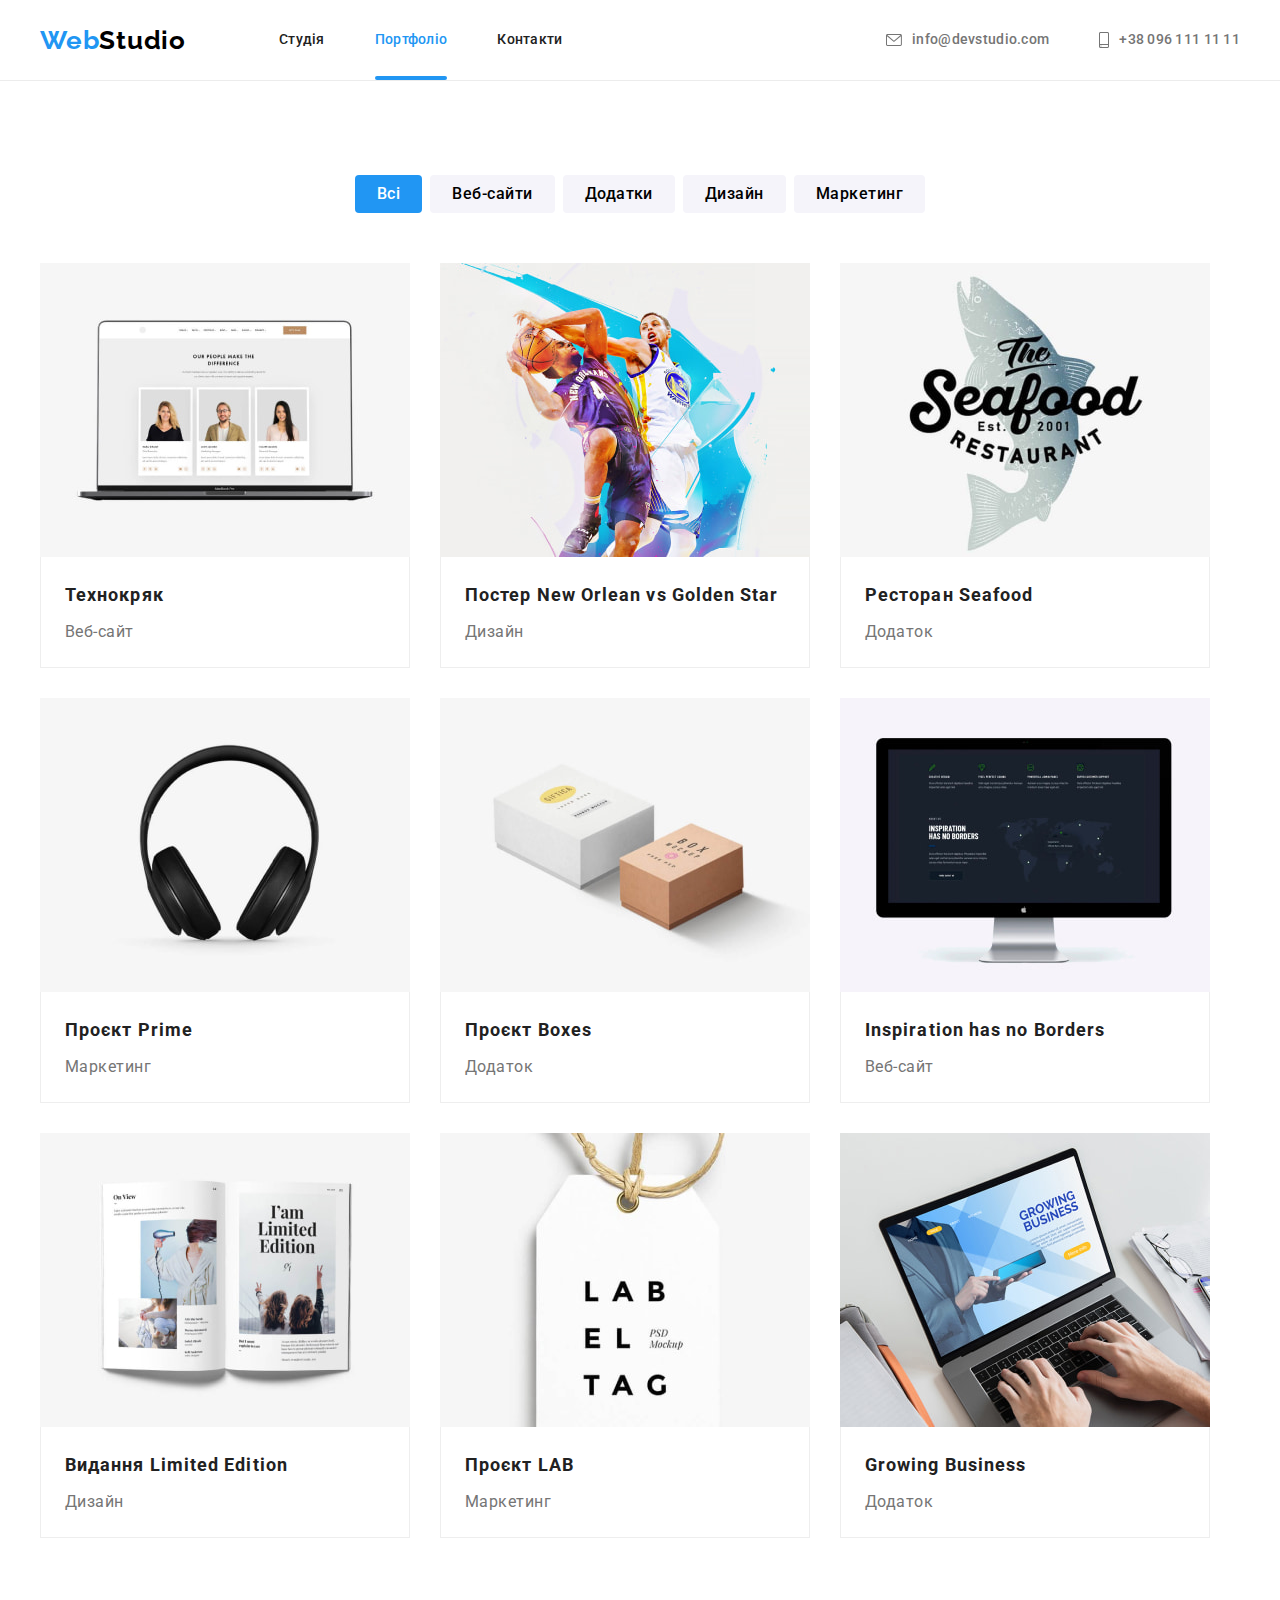
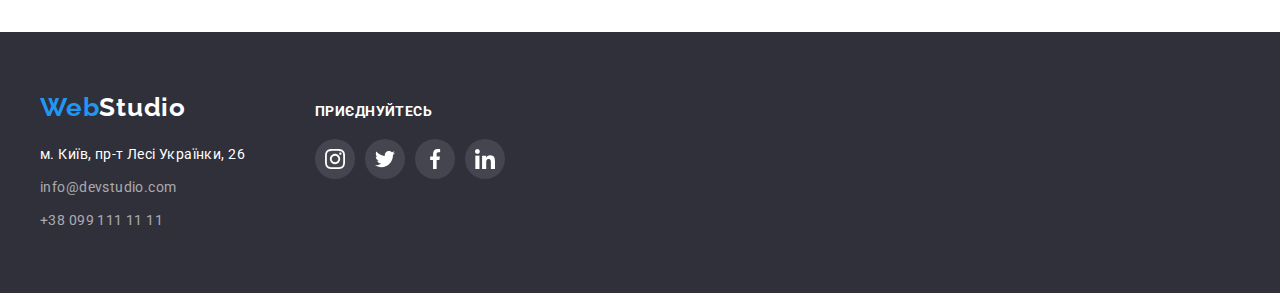
==== portfolio.html @ 0aa908f2 "Initial commit" ====
<!DOCTYPE html>
<html lang="ru">
  <head>
    <!-- Meta -->
    <meta charset="UTF-8" />
    <meta http-equiv="X-UA-Compatible" content="IE=edge" />
    <meta name="viewport" content="width=device-width, initial-scale=1.0" />
    <!-- Fonts -->
    <link rel="preconnect" href="https://fonts.googleapis.com" />
    <link rel="preconnect" href="https://fonts.gstatic.com" crossorigin />
    <link
      href="https://fonts.googleapis.com/css2?family=Raleway:wght@700&family=Roboto:wght@400;500;700;900&display=swap"
      rel="stylesheet"
    />
    <title>WebStudio</title>
    <!-- Style -->
    <link
      rel="stylesheet"
      href="https://cdnjs.cloudflare.com/ajax/libs/modern-normalize/1.1.0/modern-normalize.min.css"
      integrity="sha512-wpPYUAdjBVSE4KJnH1VR1HeZfpl1ub8YT/NKx4PuQ5NmX2tKuGu6U/JRp5y+Y8XG2tV+wKQpNHVUX03MfMFn9Q=="
      crossorigin="anonymous"
      referrerpolicy="no-referrer"
    />
    <link rel="stylesheet" href="./css/styles.css" />
  </head>
  <body>
    <!-- Header section -->
    <header class="header">
      <!-- Logo -->
      <div class="conteiner">
        <a class="logo-web link" href="./index.html">Web<span class="logo-studio">Studio</span></a>
        <!-- Header nav -->
        <nav class="header-nav">
          <ul class="header-nav-list list">
            <li class="header-item">
              <a class="header-link link" href="./index.html">Студія</a>
            </li>
            <li class="header-item">
              <a class="header-link header-link-current link" href="./portfolio.html">Портфоліо</a>
            </li>
            <li class="header-item"><a class="header-link link" href="#address">Контакти</a></li>
          </ul>
        </nav>
        <!-- Header cont -->
        <ul class="header-cont-list list">
          <li class="header-item">
            <a class="header-cont link" href="mailto:info@devstudio.com">
              <svg class="icon" width="16" height="12">
                <use href="./images/icons.svg#envelope"></use>
              </svg>
              info@devstudio.com</a
            >
          </li>
          <li class="header-item">
            <a class="header-cont link" href="tel:+380961111111">
              <svg class="icon" width="10" height="16">
                <use href="./images/icons.svg#smartphone"></use>
              </svg>
              +38 096 111 11 11</a
            >
          </li>
        </ul>
      </div>
    </header>
    <!-- Main section -->
    <main>
      <!-- Filter section -->
      <section class="portfolio block">
        <div class="conteiner">
          <h1 class="visually-hidden">Портфоліо</h1>
          <ul class="portfolio-list list">
            <li class="portfolio-item">
              <button class="portfolio-btn portfolio-active-btn" type="button">
                <span class="portfolio-text-btn">Всі</span>
              </button>
            </li>
            <li class="portfolio-item">
              <button class="portfolio-btn" type="button">
                <span class="portfolio-text-btn">Веб-сайти</span>
              </button>
            </li>
            <li class="portfolio-item">
              <button class="portfolio-btn" type="button">
                <span class="portfolio-text-btn">Додатки</span>
              </button>
            </li>
            <li class="portfolio-item">
              <button class="portfolio-btn" type="button">
                <span class="portfolio-text-btn">Дизайн</span>
              </button>
            </li>
            <li class="portfolio-item">
              <button class="portfolio-btn" type="button">
                <span class="portfolio-text-btn">Маркетинг</span>
              </button>
            </li>
          </ul>
          <!-- Projects section -->
          <ul class="projects-list list">
            <li class="projects-item">
              <a class="projects-link link" href="">
                <div class="overlay-thumb">
                  <img
                    class="projects-img img"
                    src="./images/projects-img/img-1.jpeg"
                    alt="Ноутбук Технокряк"
                    width="370"
                  />
                  <div class="overlay-card">
                    <p class="overlay-text">
                      Ресурс пропонує комплексні пропозиції з різним рівнем функціоналу та сервісів.
                      Все це дозволить відвідувачу отримати вичерпні відомості про компанію чи
                      приватну особу.
                    </p>
                  </div>
                </div>
                <div class="projects-card">
                  <h3 class="projects-title title">Технокряк</h3>
                  <p class="projects-text text">Веб-сайт</p>
                </div>
              </a>
            </li>
            <li class="projects-item">
              <a class="projects-link link" href="">
                <div class="overlay-thumb">
                  <img
                    class="projects-img img"
                    src="./images/projects-img/img-2.jpeg"
                    alt="Ноутбук Технокряк"
                    width="370"
                  />
                  <div class="overlay-card">
                    <p class="overlay-text">
                      Ресурс пропонує комплексні пропозиції з різним рівнем функціоналу та сервісів.
                      Все це дозволить відвідувачу отримати вичерпні відомості про компанію чи
                      приватну особу.
                    </p>
                  </div>
                </div>
                <div class="projects-card">
                  <h3 class="projects-title title">Постер New Orlean vs Golden Star</h3>
                  <p class="projects-text text">Дизайн</p>
                </div>
              </a>
            </li>
            <li class="projects-item">
              <a class="projects-link link" href="">
                <div class="overlay-thumb">
                  <img
                    class="projects-img img"
                    src="./images/projects-img/img-3.jpeg"
                    alt="Ноутбук Технокряк"
                    width="370"
                  />
                  <div class="overlay-card">
                    <p class="overlay-text">
                      Ресурс пропонує комплексні пропозиції з різним рівнем функціоналу та сервісів.
                      Все це дозволить відвідувачу отримати вичерпні відомості про компанію чи
                      приватну особу.
                    </p>
                  </div>
                </div>
                <div class="projects-card">
                  <h3 class="projects-title title">Ресторан Seafood</h3>
                  <p class="projects-text text">Додаток</p>
                </div>
              </a>
            </li>
            <li class="projects-item">
              <a class="projects-link link" href="">
                <div class="overlay-thumb">
                  <img
                    class="projects-img img"
                    src="./images/projects-img/img-4.jpeg"
                    alt="Ноутбук Технокряк"
                    width="370"
                  />
                  <div class="overlay-card">
                    <p class="overlay-text">
                      Ресурс пропонує комплексні пропозиції з різним рівнем функціоналу та сервісів.
                      Все це дозволить відвідувачу отримати вичерпні відомості про компанію чи
                      приватну особу.
                    </p>
                  </div>
                </div>
                <div class="projects-card">
                  <h3 class="projects-title title">Проєкт Prime</h3>
                  <p class="projects-text text">Маркетинг</p>
                </div>
              </a>
            </li>
            <li class="projects-item">
              <a class="projects-link link" href="">
                <div class="overlay-thumb">
                  <img
                    class="projects-img img"
                    src="./images/projects-img/img-5.jpeg"
                    alt="Ноутбук Технокряк"
                    width="370"
                  />
                  <div class="overlay-card">
                    <p class="overlay-text">
                      Ресурс пропонує комплексні пропозиції з різним рівнем функціоналу та сервісів.
                      Все це дозволить відвідувачу отримати вичерпні відомості про компанію чи
                      приватну особу.
                    </p>
                  </div>
                </div>
                <div class="projects-card">
                  <h3 class="projects-title title">Проєкт Boxes</h3>
                  <p class="projects-text text">Додаток</p>
                </div>
              </a>
            </li>
            <li class="projects-item">
              <a class="projects-link link" href="">
                <div class="overlay-thumb">
                  <img
                    class="projects-img img"
                    src="./images/projects-img/img-6.jpeg"
                    alt="Ноутбук Технокряк"
                    width="370"
                  />
                  <div class="overlay-card">
                    <p class="overlay-text">
                      Ресурс пропонує комплексні пропозиції з різним рівнем функціоналу та сервісів.
                      Все це дозволить відвідувачу отримати вичерпні відомості про компанію чи
                      приватну особу.
                    </p>
                  </div>
                </div>
                <div class="projects-card">
                  <h3 class="projects-title title">Inspiration has no Borders</h3>
                  <p class="projects-text text">Веб-сайт</p>
                </div>
              </a>
            </li>
            <li class="projects-item">
              <a class="projects-link link" href="">
                <div class="overlay-thumb">
                  <img
                    class="projects-img img"
                    src="./images/projects-img/img-7.jpeg"
                    alt="Ноутбук Технокряк"
                    width="370"
                  />
                  <div class="overlay-card">
                    <p class="overlay-text">
                      Ресурс пропонує комплексні пропозиції з різним рівнем функціоналу та сервісів.
                      Все це дозволить відвідувачу отримати вичерпні відомості про компанію чи
                      приватну особу.
                    </p>
                  </div>
                </div>
                <div class="projects-card">
                  <h3 class="projects-title title">Видання Limited Edition</h3>
                  <p class="projects-text text">Дизайн</p>
                </div>
              </a>
            </li>
            <li class="projects-item">
              <a class="projects-link link" href="">
                <div class="overlay-thumb">
                  <img
                    class="projects-img img"
                    src="./images/projects-img/img-8.jpeg"
                    alt="Ноутбук Технокряк"
                    width="370"
                  />
                  <div class="overlay-card">
                    <p class="overlay-text">
                      Ресурс пропонує комплексні пропозиції з різним рівнем функціоналу та сервісів.
                      Все це дозволить відвідувачу отримати вичерпні відомості про компанію чи
                      приватну особу.
                    </p>
                  </div>
                </div>
                <div class="projects-card">
                  <h3 class="projects-title title">Проєкт LAB</h3>
                  <p class="projects-text text">Маркетинг</p>
                </div>
              </a>
            </li>
            <li class="projects-item">
              <a class="projects-link link" href="">
                <div class="overlay-thumb">
                  <img
                    class="projects-img img"
                    src="./images/projects-img/img-9.jpeg"
                    alt="Ноутбук Технокряк"
                    width="370"
                  />
                  <div class="overlay-card">
                    <p class="overlay-text">
                      Ресурс пропонує комплексні пропозиції з різним рівнем функціоналу та сервісів.
                      Все це дозволить відвідувачу отримати вичерпні відомості про компанію чи
                      приватну особу.
                    </p>
                  </div>
                </div>
                <div class="projects-card">
                  <h3 class="projects-title title">Growing Business</h3>
                  <p class="projects-text text">Додаток</p>
                </div>
              </a>
            </li>
          </ul>
        </div>
      </section>
    </main>
    <!-- Footer section -->
    <footer class="footer">
      <div class="footer-conteiner conteiner">
        <div class="footer-address">
          <a class="logo-web logo-footer link" href="./index.html"
            >Web<span class="logo-studio logo-studio-footer">Studio</span></a
          >
          <address id="address">
            <ul class="address-list list">
              <li class="address-item">
                <a
                  class="footet-link-addres link"
                  href="https://goo.gl/maps/vsEgYnPEsA6p9rK86"
                  target="_blank"
                  rel="noopener noreferrer"
                  >м. Київ, пр-т Лесі Українки, 26</a
                >
              </li>
              <li class="address-item">
                <a class="footet-link link" href="mailto:info@devstudio.com">info@devstudio.com</a>
              </li>
              <li class="address-item">
                <a class="footet-link link" href="tel:+380991111111">+38 099 111 11 11</a>
              </li>
            </ul>
          </address>
        </div>
        <div class="footer-socials">
          <h3 class="footer-title title">Приєднуйтесь</h3>
          <ul class="socials list">
            <li class="socials-item">
              <a
                class="footer-socials-link link"
                href="https://www.instagram.com/"
                target="_blank"
                rel="noopener noreferrer"
              >
                <svg class="footer-social-icon" width="20" height="20">
                  <use href="./images/icons.svg#instagram"></use>
                </svg>
              </a>
            </li>
            <li class="socials-item">
              <a
                class="footer-socials-link link"
                href="https://twitter.com/"
                target="_blank"
                rel="noopener noreferrer"
              >
                <svg class="footer-social-icon" width="20" height="20">
                  <use href="./images/icons.svg#twitter"></use>
                </svg>
              </a>
            </li>
            <li class="socials-item">
              <a
                class="footer-socials-link link"
                href="https://www.facebook.com/"
                target="_blank"
                rel="noopener noreferrer"
              >
                <svg class="footer-social-icon" width="20" height="20">
                  <use href="./images/icons.svg#facebook"></use>
                </svg>
              </a>
            </li>
            <li class="socials-item">
              <a
                class="footer-socials-link link"
                href="https://ua.linkedin.com/"
                target="_blank"
                rel="noopener noreferrer"
              >
                <svg class="footer-social-icon" width="20" height="20">
                  <use href="./images/icons.svg#linkedin"></use>
                </svg>
              </a>
            </li>
          </ul>
        </div>
      </div>
    </footer>
  </body>
</html>
---- css/styles.css ----
/* Global styles */
html {
	box-sizing: border-box;
}


body {
	margin: 0;

	font-family: 'Roboto';
	font-style: normal;
	font-weight: 400;
	color: var(--brand-subtitle-color);
}

:root {
	--brand-onfocus-color: #2196F3;
	--brand-p-color: #757575;
	--brand-subtitle-color: #212121;
	--section-bgd-color: #F5F4FA;
	--brand-alt-bgd-color: #ffffff;
	--brand-bgd-color: #2F303A;
	--anim-cubic: 250ms cubic-bezier(0.4, 0, 0.2, 1);
}

.block {
	padding-top: 94px;
	padding-bottom: 94px;
}

.conteiner {
	width: 1200px;
	padding: 0 15px;
	margin: 0 auto;
}

.title {
	color: var(--brand-subtitle-color);
}

.text {
	color: var(--brand-p-color);
}

.img {
	display: block;
}

/* Reset styles */
.link {
	text-decoration: none;
}

.list {
	list-style-type: none;
}


h1, 
h2, 
h3, 
h4, 
h5, 
h6, 
p,
ul,
ol {
	margin: 0;
	padding: 0;
}

.visually-hidden {
	position: absolute;
	white-space: nowrap;
	width: 1px;
	height: 1px;
	overflow: hidden;
	border: 0;
	padding: 0;
	clip: rect(0 0 0 0);
	clip-path: inset(50%);
	margin: -1px;
}

/* Header */
/* Logo */
.logo-web {
	display: block;

	color: var(--brand-onfocus-color);
	font-family: 'Raleway';
	font-style: normal;
	font-weight: 700;
	font-size: 26px;
	line-height: 1.19;
	letter-spacing: 0.03em;
}

.logo-studio {
	color: #000;
}

/* Nav */
.header {
	border-bottom: 1px solid #ECECEC;
}
.header  .conteiner {
	display: flex;
	align-items: center;
}

.header-nav-list {
	display: flex;
	margin-left: 93px;
}

.header-cont-list {
	display: flex;
	margin-left: auto;;
}

.header-item + .header-item {
	margin-left: 50px;
}

.header-link {
	display: block;

	padding-top: 32px;
	padding-bottom: 32px;

	font-weight: 500;
	font-size: 14px;
	line-height: 1.14;
	letter-spacing: 0.02em;
	color: var(--brand-subtitle-color);
	transition: color var(--anim-cubic);
}

.header-link:hover,
.header-link:focus {
	color: var(--brand-onfocus-color);
}

.header-link-current {
	position: relative;
	color: var(--brand-onfocus-color);
}

.header-link-current::after {
	position: absolute;
	bottom: 0;
	
	content:'';
	display: block;
	width: 100%;
	height: 4px;
	border-radius: 2px;
	justify-content: end;
	background-color: var(--brand-onfocus-color);
	transition: color var(--anim-cubic);
}

.header-cont {
	display: flex;
	align-items: center;
	justify-content: center;

	padding-top: 32px;
	padding-bottom: 32px;
	gap: 10px;

	font-weight: 500;
	font-size: 14px;
	line-height: 1.14;
	letter-spacing: 0.02em;

	color: var(--brand-p-color);
	transition: color var(--anim-cubic);
}

.header-cont:hover,
.header-cont:focus {
	color: var(--brand-onfocus-color);
}

/* Hero */
.hero {
	padding-top: 200px;
	padding-bottom: 200px;
	margin-right: auto;
	margin-left: auto;
	max-width: 1600px;

	background-image: linear-gradient(to right,
		rgba(47, 48, 58, 0.4),
		rgba(47, 48, 58, 0.4)), 
		url(../images/hero/hero-back.jpeg);
	background-color: #C4C4C4;
	background-size: cover;
	background-repeat: no-repeat;
	background-position: center;
	text-align: center;
}

.hero-title {
	padding-left: 237px;
	padding-right: 237px;
	margin-bottom: 30px;

	font-family: 'Roboto';
	font-style: normal;
	font-weight: 900;
	font-size: 44px;
	line-height: 1.36;
	letter-spacing: 0.06em;
	text-transform: uppercase;

	color: var(--brand-alt-bgd-color);
}

.hero-but {
	padding: 10px 32px;

	font-family: inherit;
	font-style: normal;
	font-weight: 700;
	font-size: 16px;
	line-height: 1.9;
	align-items: center;
	letter-spacing: 0.06em;
	color: var(--brand-alt-bgd-color);

	background: var(--brand-onfocus-color);
	box-shadow: 0px 4px 4px rgba(0, 0, 0, 0.15);
	border: none;
	border-radius: 4px;
	cursor: pointer;
}


/* Benefits */
.benefits-list {
	display: flex;
	gap: 30px;
}

.benefits-item {
	width: calc((100% - 90px) / 4);
}

.benefits-logo {
	display: flex;
	align-items: center;
	justify-content: center;
	width: 270px;
	height: 120px;
	margin-bottom: 30px;

	background: #F5F4FA;
	border-radius: 4px;
}
.benefits-title {
	margin-bottom: 10px;
	font-weight: 700;
	font-size: 14px;
	line-height: 1.14;
	letter-spacing: 0.03em;
	text-transform: uppercase;
}

.benefits-text {
	font-size: 14px;
	line-height: 1.71;
	letter-spacing: 0.03em;
}


/* About */

.about {
	padding-top: 0;
}
.about-title {
	margin-bottom: 50px;

	font-weight: 700;
	font-size: 36px;
	line-height: 1.17;
	text-align: center;
	letter-spacing: 0.03em;
}

.about-list {
	display: flex;
	gap: 30px;
}

.about-item{
	position: relative;
}

.over-box {
	position: relative;
	bottom: 70px;

	width: 100%;
	height: 70px;
	background-color: rgba(47, 48, 58, 0.8);

	user-select: none;
}

.over-text {
	position: absolute;
	top: 50%;
	left: 50%;
	transform: translate(-50%, -50%);
	font-weight: 700;
	font-size: 14px;
	line-height: 1.14;
	letter-spacing: 0.03em;
	text-transform: uppercase;
	
	color: #FFFFFF;
}
/* Team */

.team {
	background-color: var(--section-bgd-color);
	padding-top: 94px;
	padding-bottom: 94px;
}

.team-card {
	background: var(--brand-alt-bgd-color);
	
	box-shadow: 0px 1px 3px rgba(0, 0, 0, 0.12), 0px 1px 1px rgba(0, 0, 0, 0.14), 0px 2px 1px rgba(0, 0, 0, 0.2);
	border-radius: 0px 0px 4px 4px;
}

.team-title {
	margin-bottom: 50px;

	font-weight: 700;
	font-size: 36px;
	line-height: 1.17;

	text-align: center;
	letter-spacing: 0.03em;
}

.team-list {
	display: flex;
	gap: 30px;
}

.team-descriptoin {
	padding-top: 30px;
	padding-bottom: 30px;
}

.team-subtitle {
	margin-bottom: 10px;

	font-weight: 500;
	font-size: 16px;
	line-height: 1.19;
	text-align: center;
	letter-spacing: 0.03em;
}

.team-text {
	margin-bottom: 16px;

	font-size: 16px;
	line-height: 1.19;
	text-align: center;
	letter-spacing: 0.03em;
}

.socials {
	display: flex;
	align-items: center;
	justify-content: center;
	gap: 10px;
}

.socials-link {
	display: flex;
	align-items: center;
	justify-content: center;
	width: 40px;
	height: 40px;

	color: #AFB1B8;
	background-color: #ffffff;
	border-radius: 50%;
	transition: background-color var(--anim-cubic), color var(--anim-cubic);
}

.social-icon {
	fill: currentColor;
}

.socials-link:hover,
.socials-link:focus {
	color: #ffffff;
	background-color: var(--brand-onfocus-color);
}

/* Clients */
.client-title{
	margin-bottom: 50px;
	font-weight: 700;
	font-size: 36px;
	line-height: 1.17;
	text-align: center;
	letter-spacing: 0.03em;
}

.clients-list {
	display: flex;
	gap: 30px;
}

.clients-link {
	display: flex;
	align-items: center;
	justify-content: center;
	width: 170px;
	height: 92px;

	color: #AFB1B8;
	border: 1px solid #AFB1B8;
	border-radius: 4px;

	transition: color var(--anim-cubic), border var(--anim-cubic);
}

.clients-icon {
	fill: currentColor;
}

.clients-link:hover,
.clients-link:focus {
	color: var(--brand-onfocus-color);
	border: 1px solid #2196F3;
}
/* Footer */

.footer {
	background-color: var(--brand-bgd-color);
	padding-top: 60px;
	padding-bottom: 60px;
}

.footer-conteiner {
	display: flex;
	align-items: baseline;
}

.footer-address {
	margin-right: 70px;
}

.logo-footer {
	display: inline-block;
	margin-bottom: 20px;
}

.logo-studio-footer {
	color: var(--brand-alt-bgd-color);
}

.address-item:nth-child(-n + 2) {
	display: block;
	margin-bottom: 9px;
}


.footet-link-addres {
	font-style: normal;
	font-size: 14px;
	line-height: 1.71;
	letter-spacing: 0.03em;
	
	color: var(--brand-alt-bgd-color);
	transition: color var(--anim-cubic);
}

.footet-link {
	font-style: normal;
	font-size: 14px;
	line-height: 1.71;
	letter-spacing: 0.03em;

	color: rgba(255, 255, 255, 0.6);
	transition: color var(--anim-cubic);
}

.footet-link:hover,
.footet-link:focus,
.footet-link-addres:hover,
.footet-link-addres:focus {
	color: var(--brand-onfocus-color);
}

.footer-title {
	margin-bottom: 20px;

	font-weight: 700;
	font-size: 14px;
	line-height: 16px;
	letter-spacing: 0.03em;
	text-transform: uppercase;
	
	color: #FFFFFF;
}

/* Footer icons */

.footer-socials-link {
	display: flex;
	align-items: center;
	justify-content: center;
	width: 40px;
	height: 40px;

	color: #ffffff;
	background: rgba(255, 255, 255, 0.1);
	border-radius: 50%;
	transition: background-color var(--anim-cubic);
}

.footer-social-icon,
.icon {
	fill: currentColor;
}

.footer-socials-link:hover,
.footer-socials-link:focus {
	background-color: var(--brand-onfocus-color);
}

/* * Portfolio * */


/* Buttons */

.portfolio-list {
	display: flex;
	margin-bottom: 50px;
	justify-content: center;
	gap: 8px;
}



.portfolio-btn {
	padding: 6px 22px;

	font-family: inherit;
	background-color: var(--section-bgd-color);
	font-weight: 500;
	font-size: 16px;
	line-height: 1.62;
	
	text-align: center;
	letter-spacing: 0.03em;

	border: transparent;
	border-radius: 4px;
	cursor: pointer;
	transition: background-color var(--anim-cubic), 
		color var(--anim-cubic), 
		box-shadow var(--anim-cubic);
}

.portfolio-active-btn{
	background-color: var(--brand-onfocus-color);
	color: var(--brand-alt-bgd-color);
}
.portfolio-btn:hover,
.portfolio-btn:focus {
	background-color: var(--brand-onfocus-color);
	color: var(--brand-alt-bgd-color);

	box-shadow: 0px 3px 1px rgba(0, 0, 0, 0.1), 0px 1px 2px rgba(0, 0, 0, 0.08), 0px 2px 2px rgba(0, 0, 0, 0.12);
	border-radius: 4px;
}

/* Projects */

.projects-list {
	display: flex;
	flex-wrap: wrap;
	gap: 30px;;
}

.projects-link {
	display: block;
	transition: box-shadow var(--anim-cubic);
}

.projects-link:hover,
.projects-link:focus {
	box-shadow: 0px 1px 1px rgba(0, 0, 0, 0.12), 0px 4px 4px rgba(0, 0, 0, 0.06), 1px 4px 6px rgba(0, 0, 0, 0.16);
	transform: translateY(0);
}

.overlay-thumb{
position: relative;
overflow: hidden;
}

.overlay-card{
	position: absolute;
	top: 0;
	left: 0;
	transform: translateY(100%);

	width: 100%;
	height: 100%;

	padding: 64px 24px;

	background-color: rgba(33, 150, 243, 0.9);
	transition: transform var(--anim-cubic);
}

.projects-link:hover .overlay-card {
	transform: translateY(0);
}

.overlay-text {
	font-size: 18px;
	line-height: 1.56;
	letter-spacing: 0.03em;

	color: #FFFFFF;

	user-select: none;
}

.projects-card{
	border: 1px solid #EEEEEE;
	border-top: none;
	padding: 20px 24px;
}

.projects-title {
	margin-bottom: 4px;

	font-weight: 700;
	font-size: 18px;
	line-height: 2.0;
	
	letter-spacing: 0.06em;
}

.projects-text {
	font-size: 16px;
	line-height: 1.88;
	letter-spacing: 0.03em;
}


/* Modal window */

.backdrop {
	position: fixed;
	top: 0;
	left: 0;
	z-index: 999;

	width: 100%;
	height: 100%;

	background-color: rgba(0, 0, 0, 0.2);
	opacity: 1;
	transition: opacity var(--anim-cubic), visibility var(--anim-cubic);
}

.backdrop.is-hidden {
	opacity: 0;
	visibility: hidden;
	pointer-events: none;
}

.modal {
	position: absolute;
	top: 50%;
	left: 50%;
	transform: translate(-50%, -50%) scale(1);

	width: 528px;
	height: 581px;

	background-color: #FFFFFF;
	box-shadow: 0px 1px 3px rgba(0, 0, 0, 0.12), 0px 1px 1px rgba(0, 0, 0, 0.14), 0px 2px 1px rgba(0, 0, 0, 0.2);
	border-radius: 4px;

	opacity: 1;
	transition: transform var(--anim-cubic), opacity var(--anim-cubic);
}

.backdrop.is-hidden .modal {
	opacity: 0;
	transform: translate(-50%, -50%) scale(0.2);

}
.madal-btn {
	position: absolute;
	top: 8px;
	right: 8px;

	width: 30px;
	height: 30px;

	background-color: #FFFFFF;
	border: 1px solid rgba(0, 0, 0, 0.1);
	border-radius: 50%;
	cursor: pointer;
}
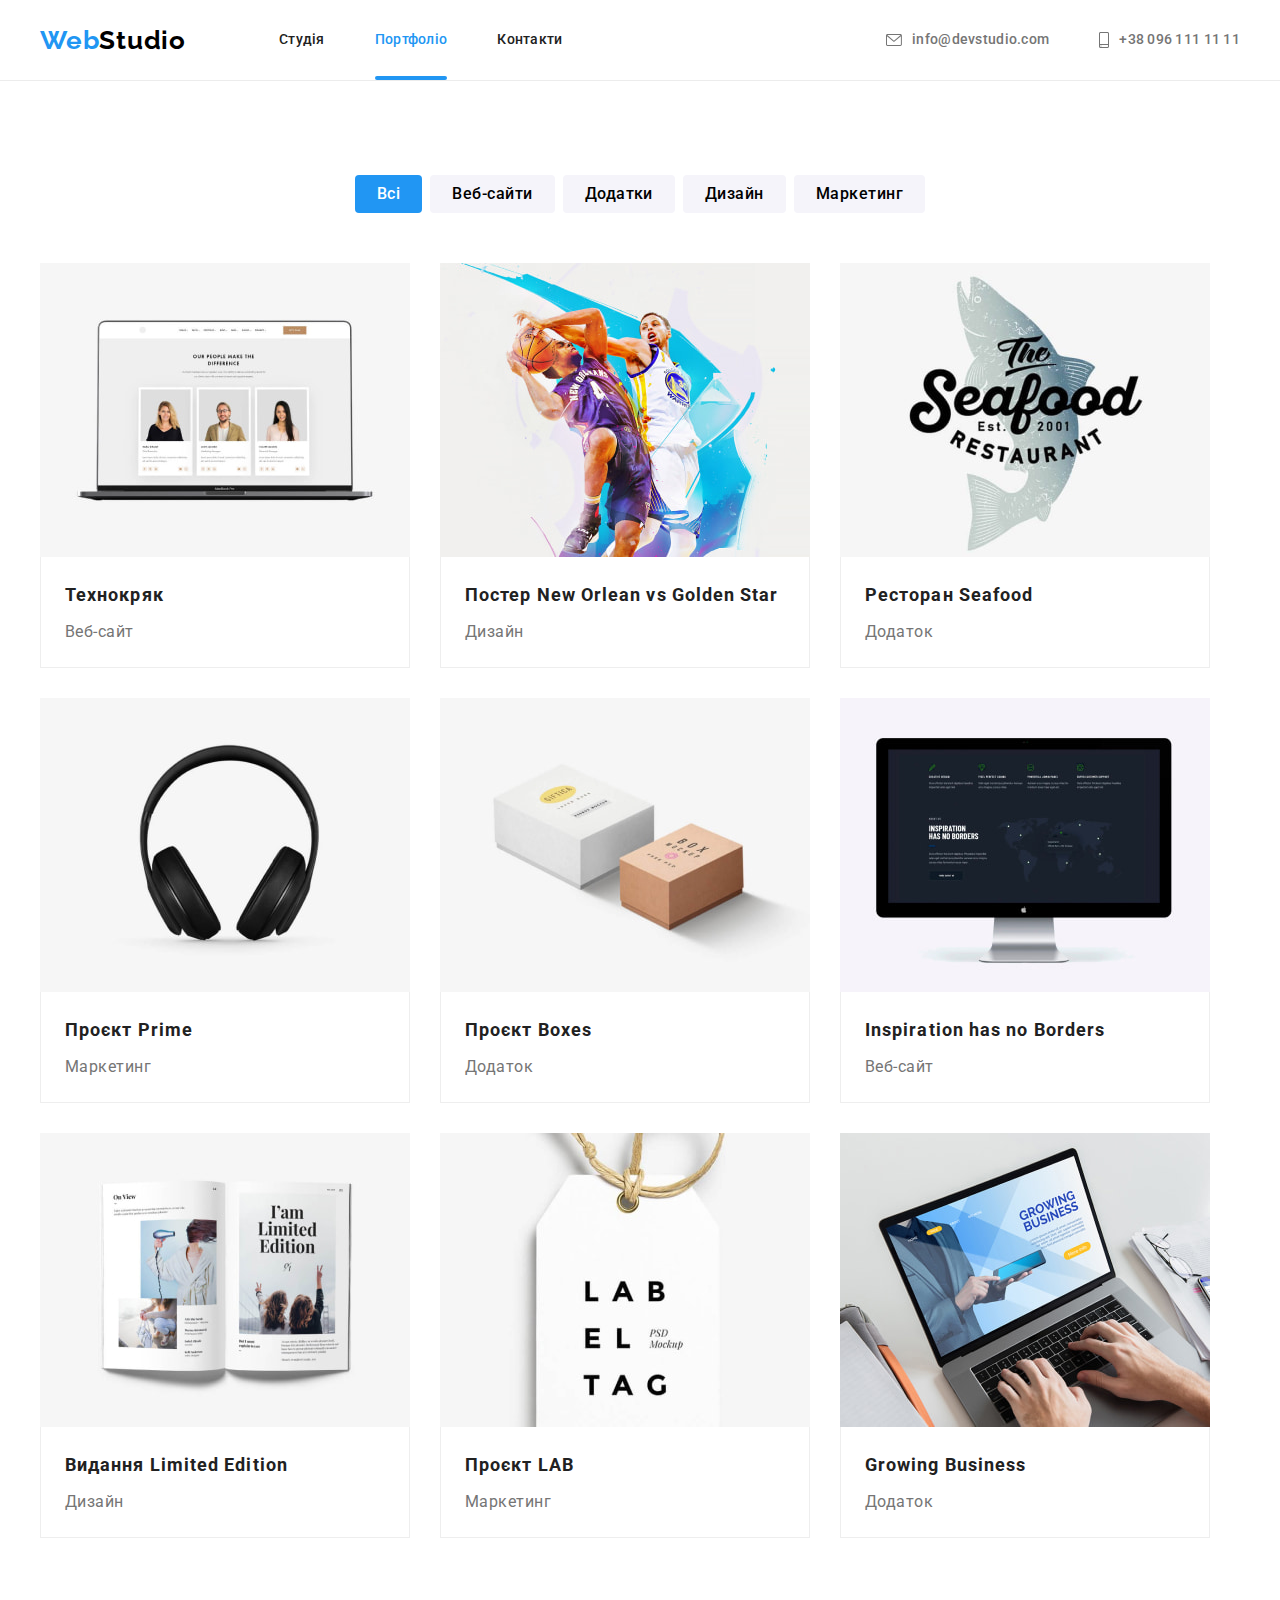
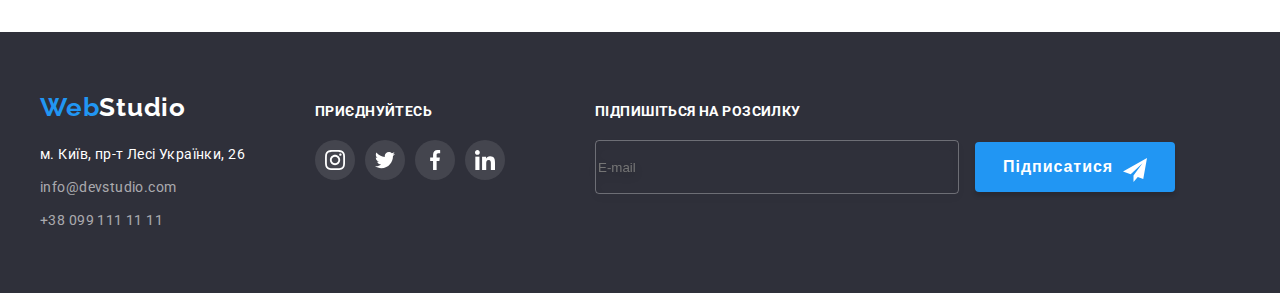
==== commit 7b384bdc: "Ховери модалка та чекбок" ====
--- a/portfolio.html
+++ b/portfolio.html
@@ -62,6 +62,7 @@
         </ul>
       </div>
     </header>
+
     <!-- Main section -->
     <main>
       <!-- Filter section -->
@@ -95,6 +96,7 @@
               </button>
             </li>
           </ul>
+
           <!-- Projects section -->
           <ul class="projects-list list">
             <li class="projects-item">
@@ -308,6 +310,7 @@
         </div>
       </section>
     </main>
+
     <!-- Footer section -->
     <footer class="footer">
       <div class="footer-conteiner conteiner">
@@ -335,6 +338,7 @@
             </ul>
           </address>
         </div>
+
         <div class="footer-socials">
           <h3 class="footer-title title">Приєднуйтесь</h3>
           <ul class="socials list">
@@ -388,6 +392,19 @@
             </li>
           </ul>
         </div>
+
+        <form class="footer-form">
+          <h3 class="footer-title title">Підпишіться на розсилку</h3>
+          <label class="footer-label">
+            <input class="footer-input" type="email" name="user-email" placeholder="E-mail" />
+          </label>
+          <label class="footer-send">
+            <button class="footer-btn" type="submit">Підписатися</button>
+            <svg class="footer-btn-icon" width="24" height="24">
+              <use href="./images/icons.svg#send"></use>
+            </svg>
+          </label>
+        </form>
       </div>
     </footer>
   </body>
--- a/css/styles.css
+++ b/css/styles.css
@@ -20,6 +20,7 @@
 	--section-bgd-color: #F5F4FA;
 	--brand-alt-bgd-color: #ffffff;
 	--brand-bgd-color: #2F303A;
+	--brand-onfocus-btn: #188CE8;
 	--anim-cubic: 250ms cubic-bezier(0.4, 0, 0.2, 1);
 }
 
@@ -54,7 +55,6 @@
 .list {
 	list-style-type: none;
 }
-
 
 h1, 
 h2, 
@@ -229,13 +229,20 @@
 	line-height: 1.9;
 	align-items: center;
 	letter-spacing: 0.06em;
-	color: var(--brand-alt-bgd-color);
-
-	background: var(--brand-onfocus-color);
+
+	color: var(--brand-alt-bgd-color);
+	background-color: var(--brand-onfocus-color);
 	box-shadow: 0px 4px 4px rgba(0, 0, 0, 0.15);
 	border: none;
 	border-radius: 4px;
 	cursor: pointer;
+
+	transition: background-color var(--anim-cubic);
+}
+
+.hero-but:hover,
+.hero-but:hover {
+	background-color: var(--brand-onfocus-btn);
 }
 
 
@@ -405,7 +412,7 @@
 
 .socials-link:hover,
 .socials-link:focus {
-	color: #ffffff;
+	color: var(--brand-alt-bgd-color);
 	background-color: var(--brand-onfocus-color);
 }
 
@@ -511,14 +518,18 @@
 
 	font-weight: 700;
 	font-size: 14px;
-	line-height: 16px;
+	line-height: 1.14;
 	letter-spacing: 0.03em;
 	text-transform: uppercase;
 	
-	color: #FFFFFF;
+	color: var(--brand-alt-bgd-color);
 }
 
 /* Footer icons */
+
+.footer-socials {
+	margin-right: 90px;
+}
 
 .footer-socials-link {
 	display: flex;
@@ -527,7 +538,7 @@
 	width: 40px;
 	height: 40px;
 
-	color: #ffffff;
+	color: var(--brand-alt-bgd-color);
 	background: rgba(255, 255, 255, 0.1);
 	border-radius: 50%;
 	transition: background-color var(--anim-cubic);
@@ -543,6 +554,65 @@
 	background-color: var(--brand-onfocus-color);
 }
 
+.footer-form {
+	position: relative;
+}
+
+.footer-input {
+	width: 358px;
+	height: 50px;
+	margin-right: 12px;
+
+	color: var(--brand-alt-bgd-color);
+	background-color: transparent;
+	border: 1px solid rgba(255, 255, 255, 0.3);
+	filter: drop-shadow(0px 4px 4px rgba(0, 0, 0, 0.15));
+	border-radius: 4px;
+
+	transition: border var(--anim-cubic);
+}
+
+.footer-input:focus {
+	border: 1px solid rgba(255, 255, 255, 0.5);
+	outline: none;
+}
+
+.footer-btn {
+	width: 200px;
+	height: 50px;
+	padding-left: 28px;
+
+	font-weight: 700;
+	font-size: 16px;
+	line-height: 1.88;
+	letter-spacing: 0.06em;
+	text-align: left;
+
+	color: var(--brand-alt-bgd-color);
+	background-color: var(--brand-onfocus-color);
+	transition: background-color var(--anim-cubic);
+	box-shadow: 0px 4px 4px rgba(0, 0, 0, 0.15);
+	border-radius: 4px;
+	border: none;
+	cursor: pointer;
+}
+
+.footer-send:focus .footer-btn,
+.footer-send:hover .footer-btn{
+	background-color: var(--brand-onfocus-btn);
+}
+
+
+.footer-btn-icon {
+	position: absolute;
+	right: 28px;
+	bottom: 12px;
+	fill: var(--brand-alt-bgd-color);
+	cursor: pointer;
+	pointer-events: none;
+}
+
+
 /* * Portfolio * */
 
 
@@ -554,8 +624,6 @@
 	justify-content: center;
 	gap: 8px;
 }
-
-
 
 .portfolio-btn {
 	padding: 6px 22px;
@@ -574,7 +642,7 @@
 	cursor: pointer;
 	transition: background-color var(--anim-cubic), 
 		color var(--anim-cubic), 
-		box-shadow var(--anim-cubic);
+	box-shadow var(--anim-cubic);
 }
 
 .portfolio-active-btn{
@@ -638,7 +706,7 @@
 	line-height: 1.56;
 	letter-spacing: 0.03em;
 
-	color: #FFFFFF;
+	color: var(--brand-alt-bgd-color);
 
 	user-select: none;
 }
@@ -692,34 +760,230 @@
 	position: absolute;
 	top: 50%;
 	left: 50%;
-	transform: translate(-50%, -50%) scale(1);
 
 	width: 528px;
 	height: 581px;
+	padding: 40px;
 
 	background-color: #FFFFFF;
 	box-shadow: 0px 1px 3px rgba(0, 0, 0, 0.12), 0px 1px 1px rgba(0, 0, 0, 0.14), 0px 2px 1px rgba(0, 0, 0, 0.2);
 	border-radius: 4px;
 
 	opacity: 1;
+	transform: translate(-50%, -50%) scale(1);
 	transition: transform var(--anim-cubic), opacity var(--anim-cubic);
 }
 
 .backdrop.is-hidden .modal {
 	opacity: 0;
 	transform: translate(-50%, -50%) scale(0.2);
-
-}
-.madal-btn {
+}
+
+.modal {
+	padding: 40px;
+}
+
+.modal-title {
+	margin-bottom: 12px;
+
+	font-weight: 700;
+	font-size: 20px;
+	line-height: 1.15;
+	text-align: center;
+	letter-spacing: 0.03em;
+	
+	color: var(--brand-subtitle-color);
+}
+
+.modal-group {
+
+}
+
+.registrate-form-group{
+	margin-bottom: 20px;
+}
+
+.modal-form {
+	position: relative;
+	display: flex;
+	flex-direction: column;
+	margin-bottom: 10px;
+}
+
+.modal-form-name {
+	margin-bottom: 4px;
+
+	font-size: 12px;
+	line-height: 1.17;
+	letter-spacing: 0.01em;
+
+	color: var(--brand-p-color);
+}
+
+.modal-form-input {
+	padding: 12px 16px 12px 42px;
+
+	font-size: 14px;
+	line-height: 1.17;
+	letter-spacing: 0.01em;
+
+	color: var(--brand-subtitle-color);
+	border: 1px solid rgba(33, 33, 33, 0.2);
+	border-radius: 4px;
+	transition: border var(--anim-cubic);
+}
+
+.modal-form-input:hover, 
+.modal-form-input:focus {
+	border: 1px solid var(--brand-onfocus-color);
+	outline: none;
+}
+
+.modal-form-icon {
+	position: absolute;
+	left: 15px;
+	bottom: 14px;
+
+	fill: var(--brand-subtitle-color);
+	transition: fill var(--anim-cubic);
+	outline: none;
+	pointer-events: none;
+}
+
+.modal-form-input:hover + .modal-form-icon,
+.modal-form-input:focus +.modal-form-icon {
+	fill: var(--brand-onfocus-color);
+}
+
+.modal-form-area {
+	padding: 12px 16px;
+	resize: none;
+
+	font-size: 14px;
+	line-height: 1.17;
+	letter-spacing: 0.01em;
+
+	color: var(--brand-subtitle-color);
+	border: 1px solid rgba(33, 33, 33, 0.2);
+	border-radius: 4px;
+	transition: border var(--anim-cubic);
+}
+
+.modal-form-area::placeholder {
+	color: rgba(117, 117, 117, 0.5);
+	transition: color var(--anim-cubic);
+}
+
+
+.modal-form-area:hover,
+.modal-form-area:focus {
+	border: 1px solid var(--brand-onfocus-color);
+	outline: none;
+}
+
+.modal-form-area:hover::placeholder,
+.modal-form-area:focus::placeholder{
+	color: rgba(33, 150, 243, 0.5);
+}
+
+.checkbox-label{
+	display: flex;
+	margin-bottom: 30px;
+
+	text-align: center;
+	align-items: center;
+	gap: 8px;
+}
+
+ .checkbox-input {
+	opacity: 0;
+}
+
+.checkbox-icon {
+	cursor: pointer;
+}
+
+.checkbox-icon-disable {
+	transition: opacity var(--anim-cubic), fill var(--anim-cubic);
+}
+
+.checkbox-input:checked + .checkbox-icon .checkbox-icon-disable{
+	opacity: 0;
+}
+
+.checkbox-icon-enable{
+	opacity: 0;
+	transition: opacity var(--anim-cubic);
+}
+
+.checkbox-input:checked+.checkbox-icon .checkbox-icon-enable {
+	opacity: 1;
+}
+
+.checkbox-lic-name {
+	font-size: 14px;
+	line-height: 1.7;
+	letter-spacing: 0.03em;
+
+	color: var(--brand-p-color);
+	user-select: none;
+}
+
+.checkbox-input:hover + .checkbox-icon .checkbox-icon-disable {
+	fill: var(--brand-onfocus-color);
+}
+
+
+.license-link{
+	color: var(--brand-onfocus-color);
+	transition: color var(--anim-cubic);
+	/* text-decoration-style: double; */
+}
+
+.license-link:hover {
+	color: var(--brand-onfocus-btn);
+}
+
+.submit-btn {
+	display: block;
+	width: 200px;
+	height: 50px;
+	margin: 0 auto;
+	
+	color: var(--brand-alt-bgd-color);
+	background-color: var(--brand-onfocus-color);
+	box-shadow: 0px 4px 4px rgba(0, 0, 0, 0.15);
+	border-radius: 4px;
+	border-color: transparent;
+	cursor: pointer;
+	transition: background-color var(--anim-cubic);
+}
+
+.submit-btn:focus,
+.submit-btn:hover {
+	background-color: var(--brand-onfocus-btn);
+}
+
+.modal-btn {
 	position: absolute;
 	top: 8px;
 	right: 8px;
-
 	width: 30px;
 	height: 30px;
 
-	background-color: #FFFFFF;
+	background-color: var(--brand-alt-bgd-color);
 	border: 1px solid rgba(0, 0, 0, 0.1);
 	border-radius: 50%;
 	cursor: pointer;
-}
+	transition: fill var(--anim-cubic);
+}
+
+.modal-btn-icon {
+	fill: #000000;
+	transition: fill var(--anim-cubic);
+}
+
+.modal-btn:hover .modal-btn-icon,
+.modal-btn:focus .modal-btn-icon {
+	fill: var(--brand-onfocus-color)
+}